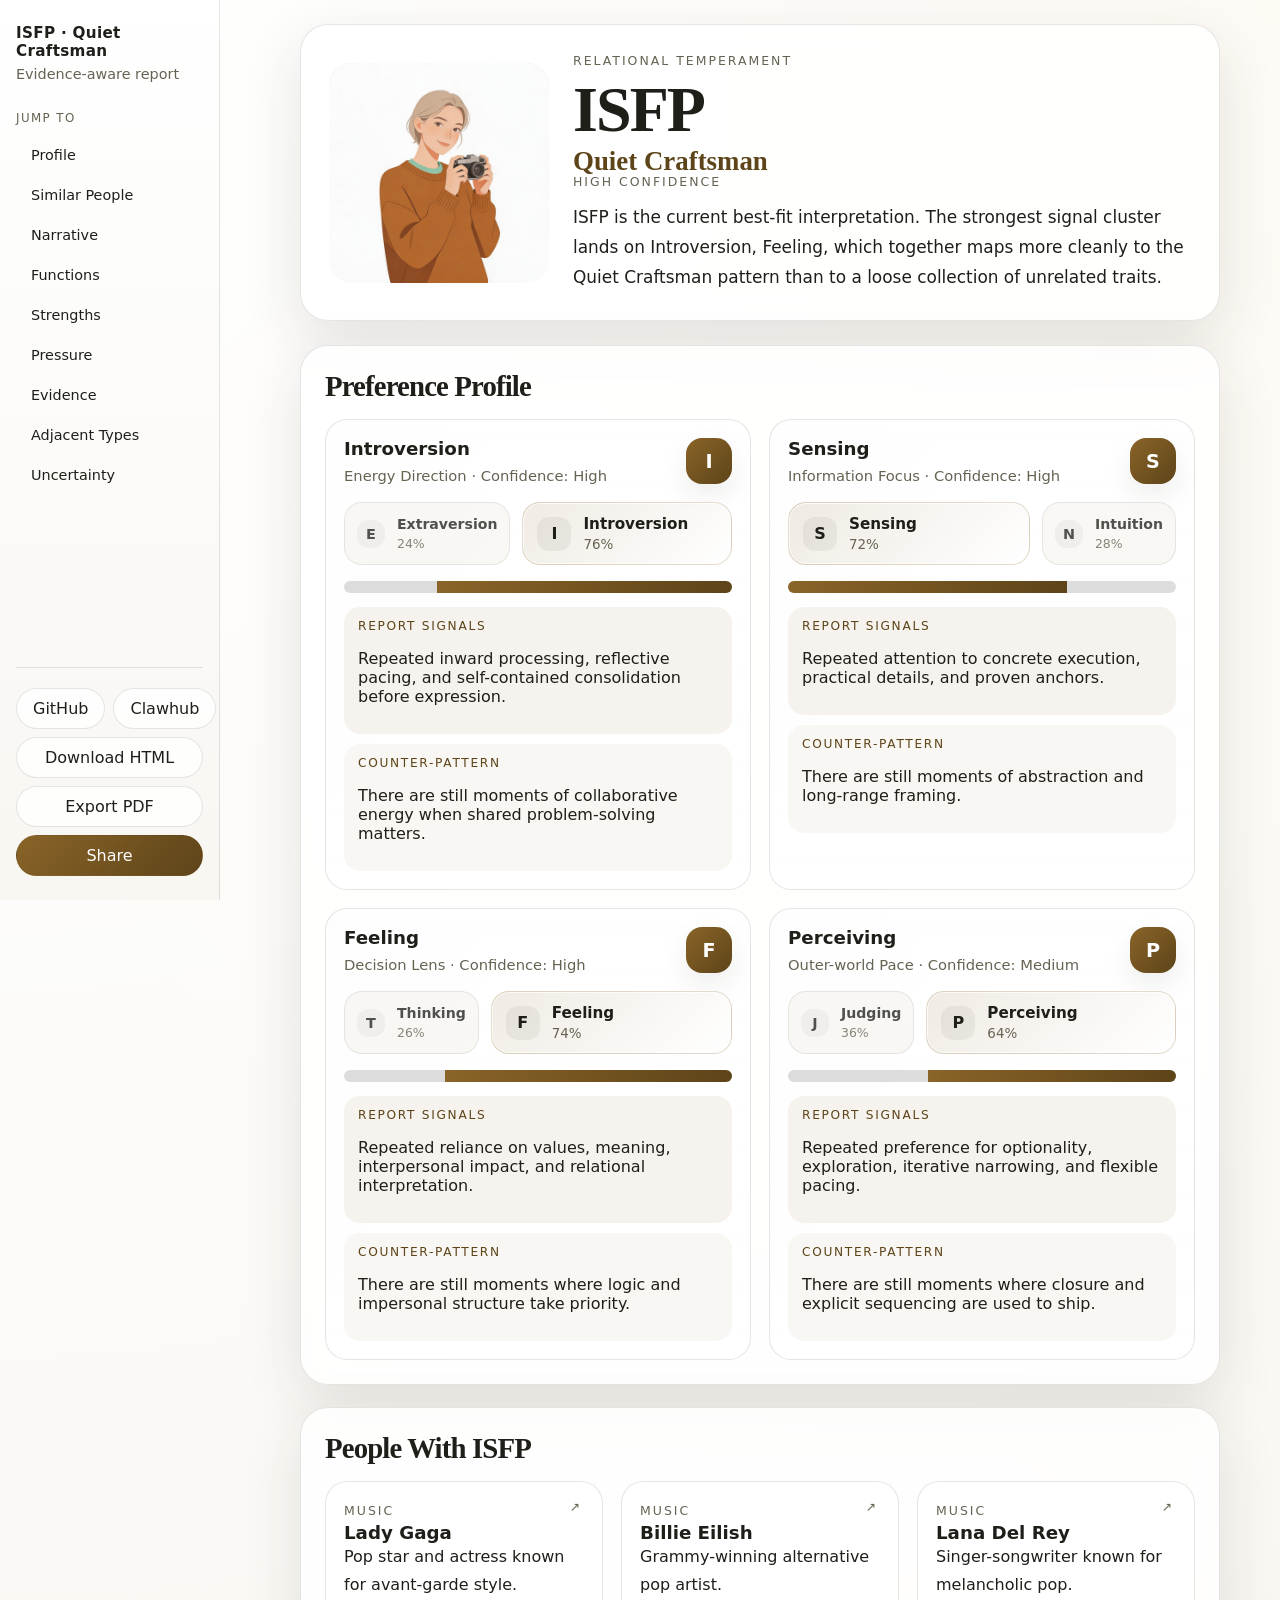
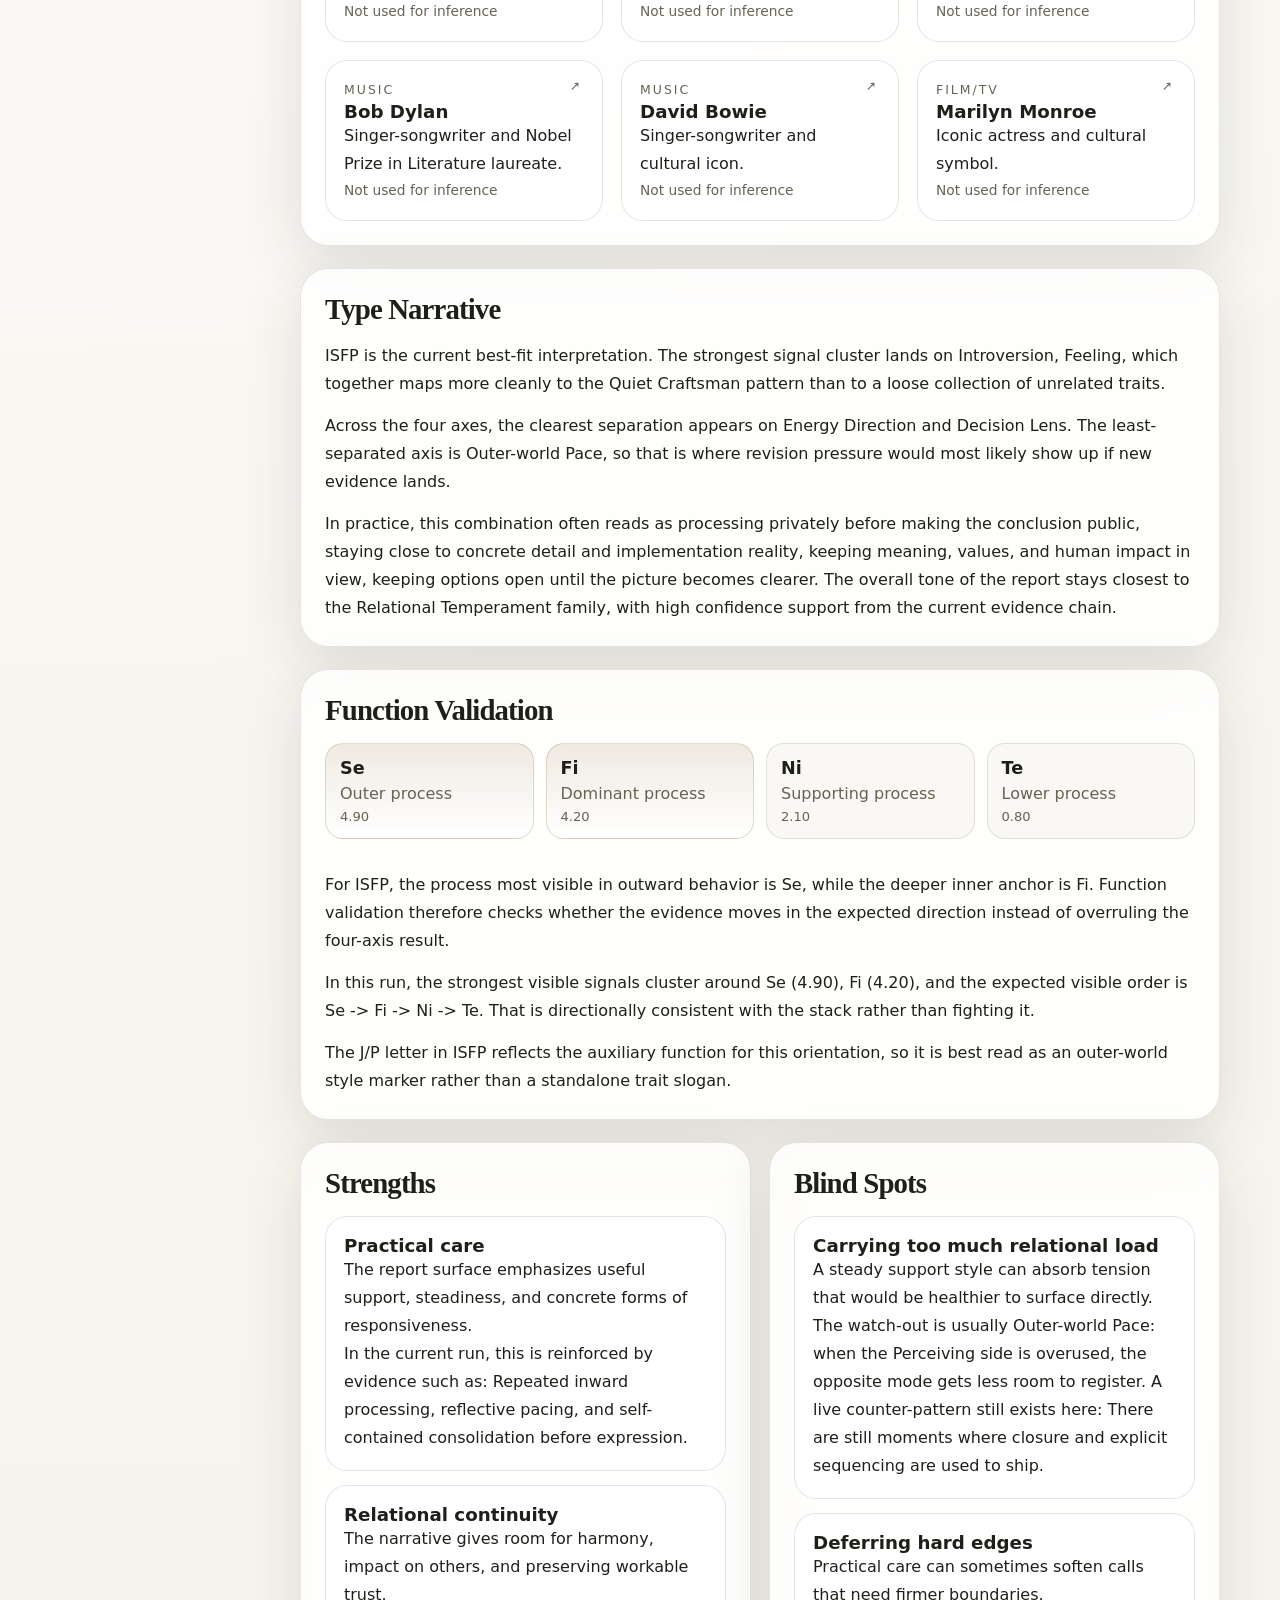
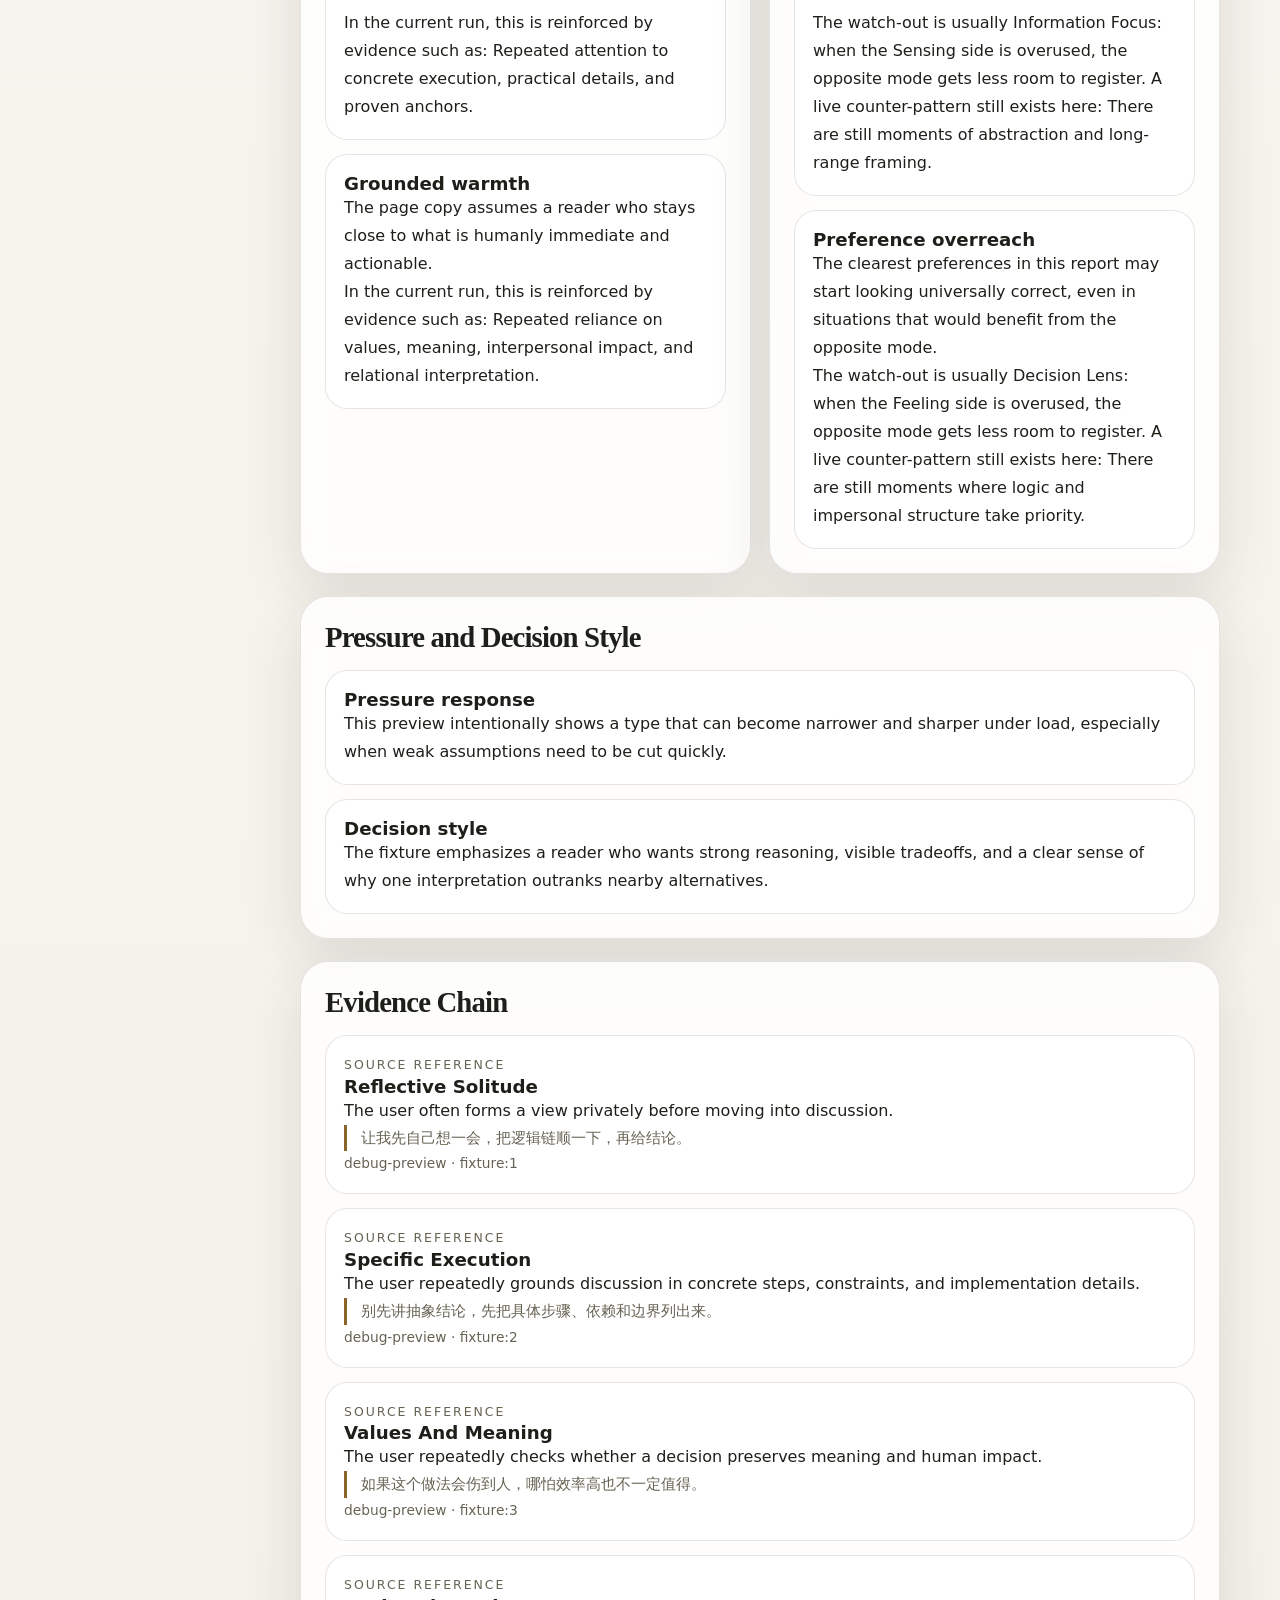
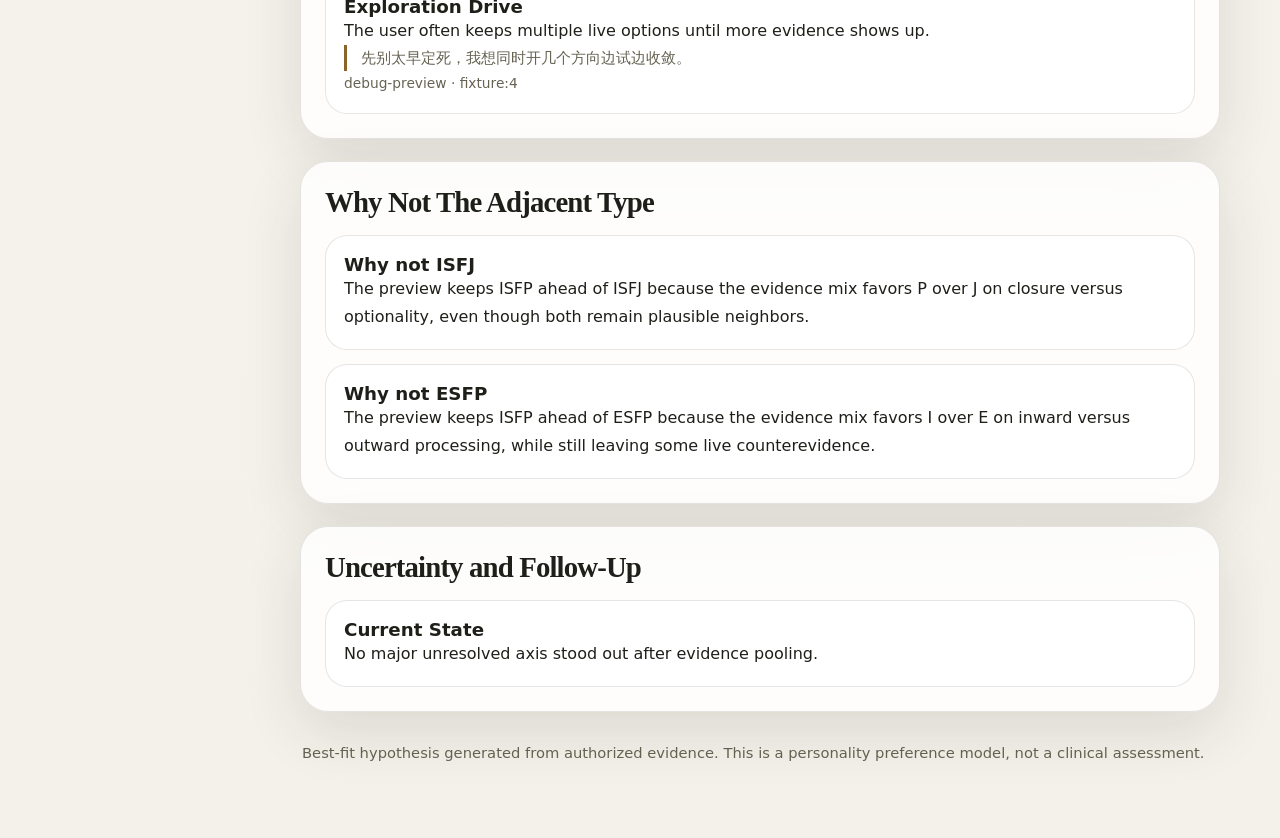
==== docs/index.html @ 99ddcb1f "docs: update GitHub Pages report (ISFP)" ====
<!DOCTYPE html>
<html lang="en">
  <head>
    <meta charset="utf-8" />
    <meta name="viewport" content="width=device-width, initial-scale=1" />
    <title>MBTI Report · ISFP</title>
    <link rel="icon" type="image/png" sizes="256x256" href="data:image/png;base64,{FAVICON_BASE64}" />
    <style>
:root {
  --bg: #f4f1ea;
  --surface: rgba(255, 255, 255, 0.84);
  --surface-strong: #ffffff;
  --text: #1f1f1a;
  --muted: #666353;
  --line: rgba(48, 44, 32, 0.12);
  --line-strong: rgba(48, 44, 32, 0.18);
  --shadow: 0 20px 60px rgba(40, 38, 30, 0.12);
  --shadow-soft: 0 12px 28px rgba(40, 38, 30, 0.08);
  --heading: Georgia, "Iowan Old Style", "Palatino Linotype", serif;
  --body: "SF Pro Text", "Inter", ui-sans-serif, system-ui, sans-serif;
  --family: #405377;
  --family-soft: rgba(64, 83, 119, 0.12);
  --family-soft-strong: rgba(64, 83, 119, 0.2);
  --family-deep: #23314a;
  --page-max-width: 1160px;
  --page-gutter: 24px;
  --page-sidebar-offset: 240px;
  --hero-compact-progress: 0;
}

html {
  scroll-behavior: smooth;
}

* {
  box-sizing: border-box;
}

body {
  margin: 0;
  font-family: var(--body);
  color: var(--text);
  background:
    radial-gradient(circle at top left, rgba(255, 255, 255, 0.95), transparent 42%),
    radial-gradient(circle at top right, rgba(255, 248, 235, 0.7), transparent 28%),
    linear-gradient(180deg, #faf8f3 0%, var(--bg) 100%);
}

body {
  display: flex;
}

body.theme-analyst {
  --family: #6d4b60;
  --family-soft: rgba(109, 75, 96, 0.12);
  --family-soft-strong: rgba(109, 75, 96, 0.22);
  --family-deep: #452b3d;
}

body.theme-diplomat {
  --family: #307860;
  --family-soft: rgba(48, 120, 96, 0.13);
  --family-soft-strong: rgba(48, 120, 96, 0.22);
  --family-deep: #1f514b;
}

body.theme-sentinel {
  --family: #3b8c8b;
  --family-soft: rgba(59, 140, 139, 0.13);
  --family-soft-strong: rgba(59, 140, 139, 0.22);
  --family-deep: #23605e;
}

body.theme-explorer {
  --family: #8a6428;
  --family-soft: rgba(138, 100, 40, 0.13);
  --family-soft-strong: rgba(138, 100, 40, 0.22);
  --family-deep: #5d4419;
}

a {
  color: inherit;
}

.page-shell {
  width: min(var(--page-max-width), calc(100vw - (var(--page-gutter) * 2)));
  margin: 24px auto 72px;
  padding-left: var(--page-sidebar-offset);
}

section[id] {
  scroll-margin-top: 124px;
}

.hero-card,
.section-card {
  border: 1px solid var(--line);
  border-radius: 28px;
  background: var(--surface);
  backdrop-filter: blur(12px);
  box-shadow: var(--shadow);
}

.report-sidebar {
  position: fixed;
  top: 0;
  left: 0;
  bottom: 0;
  width: 220px;
  display: flex;
  flex-direction: column;
  padding: 24px 16px;
  border-right: 1px solid var(--line);
  background:
    linear-gradient(180deg, rgba(255, 255, 255, 0.96), rgba(248, 246, 241, 0.96));
  backdrop-filter: blur(12px);
  overflow-y: auto;
  z-index: 10;
  scrollbar-width: thin;
}

.sidebar-brand {
  display: grid;
  gap: 4px;
  margin-bottom: 24px;
}

.sidebar-brand strong {
  font-size: 0.95rem;
  letter-spacing: 0.02em;
}

.sidebar-brand span,
.sidebar-label,
.section-head p,
.metric-meta,
.quote,
.source-ref,
.report-footer {
  color: var(--muted);
}

.sidebar-brand span,
.sidebar-label,
.section-head p {
  font-size: 0.9rem;
  line-height: 1.5;
}

.sidebar-jump {
  flex: 1;
  min-width: 0;
}

.sidebar-label {
  display: block;
  margin-bottom: 10px;
  text-transform: uppercase;
  letter-spacing: 0.12em;
  font-size: 0.74rem;
}

.sidebar-nav {
  display: flex;
  flex-direction: column;
  gap: 4px;
}

.sidebar-link,
.action-button {
  border: 1px solid transparent;
  border-radius: 12px;
  background: transparent;
  color: var(--text);
  text-decoration: none;
  white-space: nowrap;
  transition: background 120ms ease, border-color 120ms ease;
}

.sidebar-link {
  padding: 9px 14px;
  font-size: 0.9rem;
}

.sidebar-link:hover,
.action-button:hover {
  background: var(--family-soft);
  border-color: var(--family-soft-strong);
}

.sidebar-link.is-active {
  background: var(--family-soft);
  border-color: var(--family-soft-strong);
  font-weight: 600;
}

.sidebar-actions {
  display: flex;
  flex-direction: column;
  gap: 8px;
  margin-top: 24px;
  padding-top: 20px;
  border-top: 1px solid var(--line);
}

.sidebar-row {
  display: flex;
  gap: 8px;
}

.sidebar-row .action-button {
  flex: 1;
}

.action-button {
  border: 1px solid var(--line);
  border-radius: 999px;
  background: rgba(255, 255, 255, 0.82);
  color: var(--text);
  padding: 10px 16px;
  font: inherit;
  cursor: pointer;
  text-align: center;
  transition: transform 120ms ease, border-color 120ms ease, background 120ms ease;
}

.action-button.is-primary {
  background: linear-gradient(135deg, var(--family), var(--family-deep));
  color: #fff;
  border-color: transparent;
}

.hero-card {
  position: relative;
  display: grid;
  grid-template-columns: 220px 1fr;
  gap: 24px;
  padding: 28px;
  margin-bottom: 24px;
  align-items: center;
  opacity: calc(1 - var(--hero-compact-progress));
  will-change: opacity;
}

.hero-compact-bar {
  position: fixed;
  top: 18px;
  left: calc((100vw - min(var(--page-max-width), calc(100vw - (var(--page-gutter) * 2)))) / 2 + var(--page-sidebar-offset));
  width: calc(min(var(--page-max-width), calc(100vw - (var(--page-gutter) * 2))) - var(--page-sidebar-offset));
  display: flex;
  align-items: center;
  gap: 16px;
  padding: 12px 16px;
  border: 1px solid var(--line);
  border-radius: 24px;
  background: rgba(255, 255, 255, 0.95);
  backdrop-filter: blur(12px);
  box-shadow: 0 18px 44px rgba(40, 38, 30, 0.14);
  opacity: var(--hero-compact-progress);
  pointer-events: none;
  transform: translateY(calc((-10px) * (1 - var(--hero-compact-progress))))
    scale(calc(0.985 + (0.015 * var(--hero-compact-progress))));
  transform-origin: top center;
  will-change: opacity, transform;
  z-index: 9;
}

.hero-compact-badge {
  flex: 0 0 72px;
  width: 72px;
  height: 72px;
  overflow: hidden;
  border-radius: 20px;
  background: linear-gradient(180deg, var(--family-soft), rgba(255, 255, 255, 0.68));
  box-shadow: var(--shadow-soft);
}

.hero-compact-badge > * {
  display: block;
  width: 100%;
  height: 100%;
}

.hero-compact-badge .hero-image {
  object-fit: cover;
  border-radius: 20px;
}

.hero-compact-copy {
  min-width: 0;
  display: flex;
  align-items: baseline;
  gap: 12px;
  font-family: var(--heading);
  letter-spacing: -0.03em;
  white-space: nowrap;
}

.hero-compact-code {
  font-size: clamp(1.6rem, 2.4vw, 2.15rem);
  line-height: 1.05;
}

.hero-compact-label {
  min-width: 0;
  overflow: hidden;
  text-overflow: ellipsis;
  color: var(--family-deep);
  font-size: clamp(0.9rem, 1vw, 1.12rem);
  font-weight: 600;
  letter-spacing: 0;
}

.hero-badge {
  display: grid;
  place-items: center;
  border-radius: 22px;
  background: linear-gradient(180deg, var(--family-soft), rgba(255, 255, 255, 0.68));
  height: 220px;
  overflow: hidden;
  transition: height 180ms ease, width 180ms ease, border-radius 180ms ease, box-shadow 180ms ease, opacity 140ms ease;
}

.hero-badge .hero-image {
  width: 100%;
  height: 100%;
  object-fit: cover;
  border-radius: 22px;
}

.hero-github-link,
.hero-compact-github {
  display: none;
}

.hero-copy {
  min-width: 0;
}

.hero-copy h1,
.section-card h2 {
  margin: 0;
  font-family: var(--heading);
  letter-spacing: -0.03em;
}

.hero-copy h1 {
  font-size: clamp(2.5rem, 5vw, 4.1rem);
  line-height: 0.95;
  transition: font-size 180ms ease, line-height 180ms ease, letter-spacing 180ms ease;
}

.hero-type-code,
.hero-type-label {
  display: block;
}

.hero-type-label {
  margin-top: 8px;
  color: var(--family-deep);
  font-size: 0.42em;
  font-weight: 600;
  letter-spacing: 0;
}

.hero-family {
  overflow: hidden;
  max-height: 40px;
  opacity: 1;
  transition: max-height 180ms ease, opacity 140ms ease, margin 140ms ease;
}

.hero-supporting-copy {
  display: grid;
  gap: 14px;
  overflow: hidden;
  max-height: 280px;
  opacity: 1;
  transition: max-height 180ms ease, opacity 140ms ease, margin 140ms ease;
}

.eyebrow,
.confidence,
.card-eyebrow {
  margin: 0 0 12px;
  color: var(--muted);
  text-transform: uppercase;
  font-size: 0.78rem;
  letter-spacing: 0.16em;
}

.hero-supporting-copy .confidence,
.hero-supporting-copy .snapshot {
  margin: 0;
}

.snapshot {
  margin: 18px 0 0;
  max-width: 64ch;
  font-size: 1.06rem;
  line-height: 1.75;
}

body.is-hero-compact .hero-card {
  pointer-events: none;
}

.section-card {
  padding: 24px;
  margin-bottom: 22px;
}

.section-card h2 {
  font-size: 1.8rem;
  margin-bottom: 16px;
}

.section-head {
  display: flex;
  gap: 16px;
  justify-content: space-between;
  align-items: flex-end;
  margin-bottom: 16px;
}

.section-head h2,
.section-head p {
  margin: 0;
}

.dimension-grid,
.double-grid,
.people-grid {
  display: grid;
  gap: 18px;
}

.dimension-grid {
  grid-template-columns: repeat(2, minmax(0, 1fr));
}

.double-grid {
  grid-template-columns: repeat(2, minmax(0, 1fr));
}

.people-grid {
  grid-template-columns: repeat(3, minmax(0, 1fr));
}

.metric-card,
.stack-item,
.person-card {
  position: relative;
  border-radius: 22px;
  border: 1px solid var(--line);
  background: var(--surface-strong);
  padding: 18px;
}

.person-card-link {
  position: absolute;
  top: 14px;
  right: 14px;
  font-size: 0.78rem;
  font-weight: 500;
  color: var(--muted);
  text-decoration: none;
  padding: 3px 8px;
  border-radius: 5px;
  transition: color 0.15s;
}
.person-card-link:hover {
  color: var(--family);
}

.metric-card {
  background:
    linear-gradient(180deg, rgba(255, 255, 255, 0.98), rgba(255, 255, 255, 0.94)),
    linear-gradient(135deg, var(--family-soft), transparent 60%);
}

.metric-head {
  display: flex;
  justify-content: space-between;
  gap: 18px;
  align-items: flex-start;
}

.metric-card h3,
.stack-item h3,
.person-card h3 {
  margin: 0;
  font-size: 1.14rem;
}

.metric-badge {
  min-width: 46px;
  height: 46px;
  display: grid;
  place-items: center;
  border-radius: 16px;
  background: linear-gradient(135deg, var(--family), var(--family-deep));
  color: #fff;
  font-size: 1.2rem;
  font-weight: 700;
  box-shadow: var(--shadow-soft);
}

.metric-meta {
  margin: 8px 0 0;
  font-size: 0.92rem;
}

.metric-options {
  display: flex;
  gap: 12px;
  margin-top: 18px;
}

.metric-option {
  flex: 1;
  display: flex;
  align-items: center;
  gap: 12px;
  padding: 12px 14px;
  border-radius: 18px;
  border: 1px solid var(--line);
  background: rgba(248, 246, 241, 0.92);
}

.metric-option.is-selected {
  border-color: var(--family-soft-strong);
  background: linear-gradient(135deg, var(--family-soft), rgba(255, 255, 255, 0.98));
  box-shadow: inset 0 0 0 1px rgba(255, 255, 255, 0.72);
}

.metric-option.is-weaker {
  flex: 0 0 auto;
  padding: 9px 12px;
  opacity: 0.78;
}

.metric-option.is-weaker .metric-option-code {
  width: 28px;
  height: 28px;
  font-size: 0.9rem;
}

.metric-option.is-weaker strong {
  font-size: 0.88rem;
}

.metric-option.is-weaker small {
  font-size: 0.78rem;
}

.metric-option-code {
  width: 34px;
  height: 34px;
  display: grid;
  place-items: center;
  border-radius: 12px;
  background: rgba(0, 0, 0, 0.05);
  font-weight: 700;
}

.metric-option strong,
.metric-option small {
  display: block;
}

.metric-option strong {
  margin-bottom: 4px;
  font-size: 0.95rem;
}

.metric-option small {
  color: var(--muted);
  font-size: 0.84rem;
}

.meter {
  width: 100%;
  height: 12px;
  border-radius: 999px;
  background: rgba(0, 0, 0, 0.06);
  overflow: hidden;
  margin: 16px 0 14px;
}

.meter-split {
  display: flex;
}

.meter-segment {
  height: 100%;
  background: rgba(0, 0, 0, 0.08);
}

.meter-segment.is-selected {
  background: linear-gradient(90deg, var(--family), var(--family-deep));
}

.metric-notes {
  display: grid;
  gap: 10px;
}

.note-block {
  padding: 12px 14px;
  border-radius: 16px;
  background: rgba(245, 242, 236, 0.88);
}

.note-block.is-muted {
  background: rgba(245, 242, 236, 0.6);
}

.note-label {
  margin: 0 0 6px;
  color: var(--family-deep);
  font-size: 0.76rem;
  letter-spacing: 0.14em;
  text-transform: uppercase;
}

.metric-summary {
  margin: 14px 0 0;
  color: var(--muted);
  font-size: 0.9rem;
}

.prose-card .prose-block {
  display: grid;
  gap: 14px;
}

.prose-block p,
.stack-item p,
.person-card p,
.quote,
.source-ref,
.report-footer p {
  margin: 0;
  line-height: 1.75;
}

.function-stack {
  display: grid;
  grid-template-columns: repeat(4, minmax(0, 1fr));
  gap: 12px;
  margin-bottom: 18px;
}

.function-pill {
  display: grid;
  gap: 6px;
  padding: 14px;
  border-radius: 18px;
  border: 1px solid var(--line);
  background: rgba(250, 248, 244, 0.94);
}

.function-pill.is-strong {
  border-color: var(--family-soft-strong);
  background: linear-gradient(180deg, var(--family-soft), rgba(255, 255, 255, 0.96));
}

.function-pill strong {
  font-size: 1.1rem;
}

.function-pill span,
.function-pill small {
  color: var(--muted);
}

.function-pill small {
  font-size: 0.82rem;
}

.stack-list {
  display: grid;
  gap: 14px;
}

.quote {
  margin-top: 12px;
  padding-left: 14px;
  border-left: 3px solid var(--family);
  font-size: 0.94rem;
}

.source-ref {
  margin-top: 10px;
  font-size: 0.86rem;
}

.person-card h3 a {
  text-decoration: none;
}

.person-card h3 a:hover {
  text-decoration: underline;
}

.report-footer {
  padding: 6px 2px 0;
  font-size: 0.92rem;
}

@media (max-width: 980px) {
  .people-grid,
  .dimension-grid,
  .double-grid,
  .function-stack {
    grid-template-columns: repeat(2, minmax(0, 1fr));
  }
}

@media (max-width: 680px) {
  .report-sidebar {
    display: none;
  }

  .page-shell {
    width: calc(100vw - 32px);
    padding-left: 0;
    margin: 16px auto 48px;
  }

  .hero-card {
    grid-template-columns: 120px 1fr;
    gap: 16px;
  }

  .dimension-grid,
  .double-grid,
  .people-grid,
  .function-stack,
  .metric-options {
    grid-template-columns: 1fr;
  }

  .hero-badge {
    aspect-ratio: 1;
    height: auto;
    max-width: 220px;
    max-height: 220px;
  }

  .hero-github-link {
    display: flex;
    position: absolute;
    top: 16px;
    right: 16px;
    width: 40px;
    height: 40px;
    align-items: center;
    justify-content: center;
    border-radius: 50%;
    background: rgba(255, 255, 255, 0.82);
    border: 1px solid var(--line);
    color: var(--text);
    text-decoration: none;
    z-index: 2;
  }

  .hero-github-link svg {
    width: 20px;
    height: 20px;
  }

  .hero-compact-github {
    display: flex;
    margin-left: auto;
    flex-shrink: 0;
    width: 36px;
    height: 36px;
    align-items: center;
    justify-content: center;
    border-radius: 50%;
    color: var(--text);
    text-decoration: none;
  }

  .hero-compact-github svg {
    width: 18px;
    height: 18px;
  }

  .hero-compact-bar {
    top: 12px;
    left: 16px !important;
    width: calc(100vw - 32px) !important;
    gap: 14px;
    padding: 10px 14px;
  }

  .hero-compact-badge {
    width: 64px;
    height: 64px;
    flex-basis: 64px;
  }

  .hero-compact-copy {
    gap: 10px;
  }

  .hero-compact-code {
    font-size: clamp(1.35rem, 5.4vw, 1.8rem);
  }

  .hero-compact-label {
    font-size: clamp(0.88rem, 3.2vw, 1rem);
  }

  .section-head {
    flex-direction: column;
    align-items: flex-start;
  }
}

@media print {
  body {
    background: #fff;
  }

  .page-shell {
    width: 100%;
    margin: 0;
  }

  .report-sidebar {
    display: none;
  }

  .hero-compact-bar {
    display: none !important;
  }

  .page-shell {
    padding-left: 0;
  }

  .hero-card,
  .section-card {
    box-shadow: none;
    background: #fff;
    border-color: #d6d0c1;
    backdrop-filter: none;
  }

  .hero-card {
    opacity: 1 !important;
    pointer-events: auto !important;
  }

}

    </style>
  </head>
  <body class="theme-explorer">
    <aside class="report-sidebar">
      <div class="sidebar-brand">
        <strong>ISFP · Quiet Craftsman</strong>
        <span>Evidence-aware report</span>
      </div>
      <div class="sidebar-jump">
        <span class="sidebar-label">Jump to</span>
        <nav class="sidebar-nav" aria-label="Jump to">
<a class="sidebar-link" href="#profile">Profile</a><a class="sidebar-link" href="#people">Similar People</a><a class="sidebar-link" href="#narrative">Narrative</a><a class="sidebar-link" href="#functions">Functions</a><a class="sidebar-link" href="#strengths">Strengths</a><a class="sidebar-link" href="#pressure">Pressure</a><a class="sidebar-link" href="#evidence">Evidence</a><a class="sidebar-link" href="#adjacent">Adjacent Types</a><a class="sidebar-link" href="#uncertainty">Uncertainty</a>
        </nav>
      </div>
      <div class="sidebar-actions">
        <div class="sidebar-row">
          <a class="action-button" href="https://github.com/kingOfSoySauce/mbti-skill" target="_blank" rel="noreferrer">GitHub</a>
          <a class="action-button" href="https://clawhub.ai/kingofsoysauce/mbti-analyzer" target="_blank" rel="noreferrer">Clawhub</a>
        </div>
        <button type="button" class="action-button" data-action="download-html">Download HTML</button>
        <button type="button" class="action-button" data-action="export-pdf">Export PDF</button>
        <button type="button" class="action-button is-primary" data-action="share">Share</button>
      </div>
    </aside>

    <div class="hero-compact-bar" aria-hidden="true">
      <div class="hero-compact-badge"><img src="[data-uri]" alt="ISFP" class="hero-image" /></div>
      <div class="hero-compact-copy">
        <span class="hero-compact-code">ISFP</span>
        <span class="hero-compact-label">Quiet Craftsman</span>
      </div>
      <a class="hero-compact-github" href="https://github.com/kingOfSoySauce/mbti-skill" target="_blank" rel="noreferrer" aria-label="GitHub"><svg width="18" height="18" viewBox="0 0 16 16" fill="currentColor"><path d="M8 0C3.58 0 0 3.58 0 8c0 3.54 2.29 6.53 5.47 7.59.4.07.55-.17.55-.38 0-.19-.01-.82-.01-1.49-2.01.37-2.53-.49-2.69-.94-.09-.23-.48-.94-.82-1.13-.28-.15-.68-.52-.01-.53.63-.01 1.08.58 1.23.82.72 1.21 1.87.87 2.33.66.07-.52.28-.87.51-1.07-1.78-.2-3.64-.89-3.64-3.95 0-.87.31-1.59.82-2.15-.08-.2-.36-1.02.08-2.12 0 0 .67-.21 2.2.82.64-.18 1.32-.27 2-.27.68 0 1.36.09 2 .27 1.53-1.04 2.2-.82 2.2-.82.44 1.1.16 1.92.08 2.12.51.56.82 1.27.82 2.15 0 3.07-1.87 3.75-3.65 3.95.29.25.54.73.54 1.48 0 1.07-.01 1.93-.01 2.2 0 .21.15.46.55.38A8.013 8.013 0 0016 8c0-4.42-3.58-8-8-8z"/></svg></a>
    </div>

    <main class="page-shell">
      <section class="hero-card">
        <a class="hero-github-link" href="https://github.com/kingOfSoySauce/mbti-skill" target="_blank" rel="noreferrer" aria-label="GitHub"><svg width="20" height="20" viewBox="0 0 16 16" fill="currentColor"><path d="M8 0C3.58 0 0 3.58 0 8c0 3.54 2.29 6.53 5.47 7.59.4.07.55-.17.55-.38 0-.19-.01-.82-.01-1.49-2.01.37-2.53-.49-2.69-.94-.09-.23-.48-.94-.82-1.13-.28-.15-.68-.52-.01-.53.63-.01 1.08.58 1.23.82.72 1.21 1.87.87 2.33.66.07-.52.28-.87.51-1.07-1.78-.2-3.64-.89-3.64-3.95 0-.87.31-1.59.82-2.15-.08-.2-.36-1.02.08-2.12 0 0 .67-.21 2.2.82.64-.18 1.32-.27 2-.27.68 0 1.36.09 2 .27 1.53-1.04 2.2-.82 2.2-.82.44 1.1.16 1.92.08 2.12.51.56.82 1.27.82 2.15 0 3.07-1.87 3.75-3.65 3.95.29.25.54.73.54 1.48 0 1.07-.01 1.93-.01 2.2 0 .21.15.46.55.38A8.013 8.013 0 0016 8c0-4.42-3.58-8-8-8z"/></svg></a>
        <div class="hero-badge"><img src="[data-uri]" alt="ISFP" class="hero-image" /></div>
        <div class="hero-copy">
          <p class="hero-family eyebrow">Relational Temperament</p>
          <h1>
            <span class="hero-type-code">ISFP</span>
            <span class="hero-type-label">Quiet Craftsman</span>
          </h1>
          <div class="hero-supporting-copy">
            <p class="confidence">High confidence</p>
            <p class="snapshot">ISFP is the current best-fit interpretation. The strongest signal cluster lands on Introversion, Feeling, which together maps more cleanly to the Quiet Craftsman pattern than to a loose collection of unrelated traits.</p>
          </div>
        </div>
      </section>

      <section id="profile" class="section-card">
        <h2>Preference Profile</h2>
        <div class="dimension-grid">
<article class="metric-card"><div class="metric-head"><div><h3>Introversion</h3><p class="metric-meta">Energy Direction · Confidence: High</p></div><div class="metric-badge">I</div></div><div class="metric-options"><div class="metric-option is-weaker"><span class="metric-option-code">E</span><div><strong>Extraversion</strong><small>24%</small></div></div><div class="metric-option is-selected"><span class="metric-option-code">I</span><div><strong>Introversion</strong><small>76%</small></div></div></div><div class="meter meter-split"><span class="meter-segment" style="width:24%"></span><span class="meter-segment is-selected" style="width:76%"></span></div><div class="metric-notes"><div class="note-block"><p class="note-label">Report signals</p><p>Repeated inward processing, reflective pacing, and self-contained consolidation before expression.</p></div><div class="note-block is-muted"><p class="note-label">Counter-pattern</p><p>There are still moments of collaborative energy when shared problem-solving matters.</p></div></div></article>
<article class="metric-card"><div class="metric-head"><div><h3>Sensing</h3><p class="metric-meta">Information Focus · Confidence: High</p></div><div class="metric-badge">S</div></div><div class="metric-options"><div class="metric-option is-selected"><span class="metric-option-code">S</span><div><strong>Sensing</strong><small>72%</small></div></div><div class="metric-option is-weaker"><span class="metric-option-code">N</span><div><strong>Intuition</strong><small>28%</small></div></div></div><div class="meter meter-split"><span class="meter-segment is-selected" style="width:72%"></span><span class="meter-segment" style="width:28%"></span></div><div class="metric-notes"><div class="note-block"><p class="note-label">Report signals</p><p>Repeated attention to concrete execution, practical details, and proven anchors.</p></div><div class="note-block is-muted"><p class="note-label">Counter-pattern</p><p>There are still moments of abstraction and long-range framing.</p></div></div></article>
<article class="metric-card"><div class="metric-head"><div><h3>Feeling</h3><p class="metric-meta">Decision Lens · Confidence: High</p></div><div class="metric-badge">F</div></div><div class="metric-options"><div class="metric-option is-weaker"><span class="metric-option-code">T</span><div><strong>Thinking</strong><small>26%</small></div></div><div class="metric-option is-selected"><span class="metric-option-code">F</span><div><strong>Feeling</strong><small>74%</small></div></div></div><div class="meter meter-split"><span class="meter-segment" style="width:26%"></span><span class="meter-segment is-selected" style="width:74%"></span></div><div class="metric-notes"><div class="note-block"><p class="note-label">Report signals</p><p>Repeated reliance on values, meaning, interpersonal impact, and relational interpretation.</p></div><div class="note-block is-muted"><p class="note-label">Counter-pattern</p><p>There are still moments where logic and impersonal structure take priority.</p></div></div></article>
<article class="metric-card"><div class="metric-head"><div><h3>Perceiving</h3><p class="metric-meta">Outer-world Pace · Confidence: Medium</p></div><div class="metric-badge">P</div></div><div class="metric-options"><div class="metric-option is-weaker"><span class="metric-option-code">J</span><div><strong>Judging</strong><small>36%</small></div></div><div class="metric-option is-selected"><span class="metric-option-code">P</span><div><strong>Perceiving</strong><small>64%</small></div></div></div><div class="meter meter-split"><span class="meter-segment" style="width:36%"></span><span class="meter-segment is-selected" style="width:64%"></span></div><div class="metric-notes"><div class="note-block"><p class="note-label">Report signals</p><p>Repeated preference for optionality, exploration, iterative narrowing, and flexible pacing.</p></div><div class="note-block is-muted"><p class="note-label">Counter-pattern</p><p>There are still moments where closure and explicit sequencing are used to ship.</p></div></div></article>
        </div>
      </section>

      <section id="people" class="section-card">
        <div class="section-head">
          <h2>People With ISFP</h2>
        </div>
        <div class="people-grid"><article class="person-card"><a class="person-card-link" href="https://www.google.com/search?q=Lady+Gaga+ISFP" target="_blank" rel="noreferrer">↗</a><p class="card-eyebrow">Music</p><h3><a href="https://www.google.com/search?q=Lady+Gaga+ISFP" target="_blank" rel="noreferrer">Lady Gaga</a></h3><p>Pop star and actress known for avant-garde style.</p><p class="source-ref">Not used for inference</p></article>
<article class="person-card"><a class="person-card-link" href="https://www.google.com/search?q=Billie+Eilish+ISFP" target="_blank" rel="noreferrer">↗</a><p class="card-eyebrow">Music</p><h3><a href="https://www.google.com/search?q=Billie+Eilish+ISFP" target="_blank" rel="noreferrer">Billie Eilish</a></h3><p>Grammy-winning alternative pop artist.</p><p class="source-ref">Not used for inference</p></article>
<article class="person-card"><a class="person-card-link" href="https://www.google.com/search?q=Lana+Del+Rey+ISFP" target="_blank" rel="noreferrer">↗</a><p class="card-eyebrow">Music</p><h3><a href="https://www.google.com/search?q=Lana+Del+Rey+ISFP" target="_blank" rel="noreferrer">Lana Del Rey</a></h3><p>Singer-songwriter known for melancholic pop.</p><p class="source-ref">Not used for inference</p></article>
<article class="person-card"><a class="person-card-link" href="https://www.google.com/search?q=Bob+Dylan+ISFP" target="_blank" rel="noreferrer">↗</a><p class="card-eyebrow">Music</p><h3><a href="https://www.google.com/search?q=Bob+Dylan+ISFP" target="_blank" rel="noreferrer">Bob Dylan</a></h3><p>Singer-songwriter and Nobel Prize in Literature laureate.</p><p class="source-ref">Not used for inference</p></article>
<article class="person-card"><a class="person-card-link" href="https://www.google.com/search?q=David+Bowie+ISFP" target="_blank" rel="noreferrer">↗</a><p class="card-eyebrow">Music</p><h3><a href="https://www.google.com/search?q=David+Bowie+ISFP" target="_blank" rel="noreferrer">David Bowie</a></h3><p>Singer-songwriter and cultural icon.</p><p class="source-ref">Not used for inference</p></article>
<article class="person-card"><a class="person-card-link" href="https://www.google.com/search?q=Marilyn+Monroe+ISFP" target="_blank" rel="noreferrer">↗</a><p class="card-eyebrow">Film/TV</p><h3><a href="https://www.google.com/search?q=Marilyn+Monroe+ISFP" target="_blank" rel="noreferrer">Marilyn Monroe</a></h3><p>Iconic actress and cultural symbol.</p><p class="source-ref">Not used for inference</p></article></div>
      </section>

      <section id="narrative" class="section-card prose-card">
        <h2>Type Narrative</h2>
        <div class="prose-block"><p>ISFP is the current best-fit interpretation. The strongest signal cluster lands on Introversion, Feeling, which together maps more cleanly to the Quiet Craftsman pattern than to a loose collection of unrelated traits.</p><p>Across the four axes, the clearest separation appears on Energy Direction and Decision Lens. The least-separated axis is Outer-world Pace, so that is where revision pressure would most likely show up if new evidence lands.</p><p>In practice, this combination often reads as processing privately before making the conclusion public, staying close to concrete detail and implementation reality, keeping meaning, values, and human impact in view, keeping options open until the picture becomes clearer. The overall tone of the report stays closest to the Relational Temperament family, with high confidence support from the current evidence chain.</p></div>
      </section>

      <section id="functions" class="section-card prose-card">
        <h2>Function Validation</h2>
        <div class="prose-block"><div class="function-stack"><article class="function-pill is-strong"><strong>Se</strong><span>Outer process</span><small>4.90</small></article><article class="function-pill is-strong"><strong>Fi</strong><span>Dominant process</span><small>4.20</small></article><article class="function-pill"><strong>Ni</strong><span>Supporting process</span><small>2.10</small></article><article class="function-pill"><strong>Te</strong><span>Lower process</span><small>0.80</small></article></div><p>For ISFP, the process most visible in outward behavior is Se, while the deeper inner anchor is Fi. Function validation therefore checks whether the evidence moves in the expected direction instead of overruling the four-axis result.</p><p>In this run, the strongest visible signals cluster around Se (4.90), Fi (4.20), and the expected visible order is Se -&gt; Fi -&gt; Ni -&gt; Te. That is directionally consistent with the stack rather than fighting it.</p><p>The J/P letter in ISFP reflects the auxiliary function for this orientation, so it is best read as an outer-world style marker rather than a standalone trait slogan.</p></div>
      </section>

      <section id="strengths" class="double-grid">
        <section class="section-card">
          <h2>Strengths</h2>
          <div class="stack-list"><article class="stack-item"><h3>Practical care</h3><p>The report surface emphasizes useful support, steadiness, and concrete forms of responsiveness.</p><p>In the current run, this is reinforced by evidence such as: Repeated inward processing, reflective pacing, and self-contained consolidation before expression.</p></article>
<article class="stack-item"><h3>Relational continuity</h3><p>The narrative gives room for harmony, impact on others, and preserving workable trust.</p><p>In the current run, this is reinforced by evidence such as: Repeated attention to concrete execution, practical details, and proven anchors.</p></article>
<article class="stack-item"><h3>Grounded warmth</h3><p>The page copy assumes a reader who stays close to what is humanly immediate and actionable.</p><p>In the current run, this is reinforced by evidence such as: Repeated reliance on values, meaning, interpersonal impact, and relational interpretation.</p></article></div>
        </section>
        <section class="section-card">
          <h2>Blind Spots</h2>
          <div class="stack-list"><article class="stack-item"><h3>Carrying too much relational load</h3><p>A steady support style can absorb tension that would be healthier to surface directly.</p><p>The watch-out is usually Outer-world Pace: when the Perceiving side is overused, the opposite mode gets less room to register. A live counter-pattern still exists here: There are still moments where closure and explicit sequencing are used to ship.</p></article>
<article class="stack-item"><h3>Deferring hard edges</h3><p>Practical care can sometimes soften calls that need firmer boundaries.</p><p>The watch-out is usually Information Focus: when the Sensing side is overused, the opposite mode gets less room to register. A live counter-pattern still exists here: There are still moments of abstraction and long-range framing.</p></article>
<article class="stack-item"><h3>Preference overreach</h3><p>The clearest preferences in this report may start looking universally correct, even in situations that would benefit from the opposite mode.</p><p>The watch-out is usually Decision Lens: when the Feeling side is overused, the opposite mode gets less room to register. A live counter-pattern still exists here: There are still moments where logic and impersonal structure take priority.</p></article></div>
        </section>
      </section>

      <section id="pressure" class="section-card">
        <h2>Pressure and Decision Style</h2>
        <div class="stack-list"><article class="stack-item"><h3>Pressure response</h3><p>This preview intentionally shows a type that can become narrower and sharper under load, especially when weak assumptions need to be cut quickly.</p></article>
<article class="stack-item"><h3>Decision style</h3><p>The fixture emphasizes a reader who wants strong reasoning, visible tradeoffs, and a clear sense of why one interpretation outranks nearby alternatives.</p></article></div>
      </section>

      <section id="evidence" class="section-card">
        <h2>Evidence Chain</h2>
        <div class="stack-list"><article class="stack-item"><p class="card-eyebrow">Source reference</p><h3>Reflective Solitude</h3><p>The user often forms a view privately before moving into discussion.</p><p class="quote">让我先自己想一会，把逻辑链顺一下，再给结论。</p><p class="source-ref">debug-preview · fixture:1</p></article>
<article class="stack-item"><p class="card-eyebrow">Source reference</p><h3>Specific Execution</h3><p>The user repeatedly grounds discussion in concrete steps, constraints, and implementation details.</p><p class="quote">别先讲抽象结论，先把具体步骤、依赖和边界列出来。</p><p class="source-ref">debug-preview · fixture:2</p></article>
<article class="stack-item"><p class="card-eyebrow">Source reference</p><h3>Values And Meaning</h3><p>The user repeatedly checks whether a decision preserves meaning and human impact.</p><p class="quote">如果这个做法会伤到人，哪怕效率高也不一定值得。</p><p class="source-ref">debug-preview · fixture:3</p></article>
<article class="stack-item"><p class="card-eyebrow">Source reference</p><h3>Exploration Drive</h3><p>The user often keeps multiple live options until more evidence shows up.</p><p class="quote">先别太早定死，我想同时开几个方向边试边收敛。</p><p class="source-ref">debug-preview · fixture:4</p></article></div>
      </section>

      <section id="adjacent" class="section-card">
        <h2>Why Not The Adjacent Type</h2>
        <div class="stack-list"><article class="stack-item"><h3>Why not ISFJ</h3><p>The preview keeps ISFP ahead of ISFJ because the evidence mix favors P over J on closure versus optionality, even though both remain plausible neighbors.</p></article>
<article class="stack-item"><h3>Why not ESFP</h3><p>The preview keeps ISFP ahead of ESFP because the evidence mix favors I over E on inward versus outward processing, while still leaving some live counterevidence.</p></article></div>
      </section>

      <section id="uncertainty" class="section-card">
        <h2>Uncertainty and Follow-Up</h2>
        <div class="stack-list"><article class="stack-item"><h3>Current State</h3><p>No major unresolved axis stood out after evidence pooling.</p></article></div>
      </section>

      <footer class="report-footer">
        <p>Best-fit hypothesis generated from authorized evidence. This is a personality preference model, not a clinical assessment.</p>
      </footer>
    </main>

    <script>
      const reportActions = {"fileBase": "mbti-report-isfp", "pageTitle": "MBTI Report · ISFP", "shareText": "ISFP · Quiet Craftsman. ISFP is the current best-fit interpretation. The strongest signal cluster lands on Introversion, Feeling, which together maps more cleanly to the Quiet Craftsman pattern than to a loose collection of unrelated traits.", "copiedLabel": "Copied"};
      const buttons = document.querySelectorAll(".action-button");

      function rememberDefaultLabel(button) {
        if (!button.dataset.defaultLabel) {
          button.dataset.defaultLabel = button.textContent;
        }
      }

      function flashLabel(button, label) {
        rememberDefaultLabel(button);
        button.textContent = label;
        window.setTimeout(() => {
          button.textContent = button.dataset.defaultLabel;
        }, 1600);
      }

      function downloadBlob(blob, filename) {
        const url = URL.createObjectURL(blob);
        const link = document.createElement("a");
        link.href = url;
        link.download = filename;
        document.body.appendChild(link);
        link.click();
        link.remove();
        window.setTimeout(() => URL.revokeObjectURL(url), 1200);
      }

      buttons.forEach((button) => rememberDefaultLabel(button));

      document.querySelector('[data-action="download-html"]')?.addEventListener("click", () => {
        const htmlDoc = "<!DOCTYPE html>\n" + document.documentElement.outerHTML;
        downloadBlob(new Blob([htmlDoc], { type: "text/html;charset=utf-8" }), reportActions.fileBase + ".html");
      });

      document.querySelector('[data-action="export-pdf"]')?.addEventListener("click", () => {
        window.print();
      });

      document.querySelector('[data-action="share"]')?.addEventListener("click", async (event) => {
        const button = event.currentTarget;
        const shareData = {
          title: reportActions.pageTitle,
          text: reportActions.shareText,
        };
        if (window.location.protocol !== "file:") {
          shareData.url = window.location.href;
        }

        if (navigator.share) {
          try {
            await navigator.share(shareData);
            return;
          } catch (error) {
            if (error && error.name === "AbortError") {
              return;
            }
          }
        }

        if (navigator.clipboard && navigator.clipboard.writeText) {
          const payload = shareData.url ? shareData.text + "\n" + shareData.url : shareData.text;
          await navigator.clipboard.writeText(payload);
          flashLabel(button, reportActions.copiedLabel);
        }
      });

      /* Scroll-spy: highlight the nav link matching the current viewport section */
      (function () {
        const links = document.querySelectorAll(".sidebar-link");
        const ids = Array.from(links).map(function (a) { return a.getAttribute("href"); });
        const sections = ids.map(function (id) { return document.querySelector(id); }).filter(Boolean);

        function update() {
          var current = "";
          for (var i = sections.length - 1; i >= 0; i--) {
            if (sections[i].getBoundingClientRect().top <= 120) {
              current = ids[i];
              break;
            }
          }
          links.forEach(function (link) {
            if (link.getAttribute("href") === current) {
              link.classList.add("is-active");
            } else {
              link.classList.remove("is-active");
            }
          });
        }

        window.addEventListener("scroll", update, { passive: true });
        update();
      })();

      (function () {
        const heroCard = document.querySelector(".hero-card");
        const heroCompactBar = document.querySelector(".hero-compact-bar");
        const pageShell = document.querySelector(".page-shell");
        if (!heroCard || !heroCompactBar || !pageShell) return;

        let compactStart = 140;
        let compactEnd = 260;

        function clamp(value, min, max) {
          return Math.min(max, Math.max(min, value));
        }

        function computeThreshold() {
          const heroHeight = heroCard.offsetHeight || 0;
          const heroTop = heroCard.getBoundingClientRect().top + window.scrollY;
          const shellRect = pageShell.getBoundingClientRect();
          const shellStyles = window.getComputedStyle(pageShell);
          const shellPaddingLeft = parseFloat(shellStyles.paddingLeft || "0") || 0;
          const compactLeft = shellRect.left + shellPaddingLeft;
          const compactWidth = Math.max(0, shellRect.width - shellPaddingLeft);
          const fadeLead = Math.max(48, Math.min(160, Math.round(heroHeight * 0.22)));
          const fadeRange = Math.max(72, Math.min(180, Math.round(heroHeight * 0.3)));

          heroCompactBar.style.left = compactLeft + "px";
          heroCompactBar.style.width = compactWidth + "px";
          compactStart = heroTop + fadeLead;
          compactEnd = compactStart + fadeRange;
        }

        function updateHeroState() {
          const progress = clamp((window.scrollY - compactStart) / Math.max(1, compactEnd - compactStart), 0, 1);
          document.documentElement.style.setProperty("--hero-compact-progress", progress.toFixed(4));
          document.body.classList.toggle("is-hero-compact", progress > 0.98);
        }

        computeThreshold();
        window.addEventListener("resize", function () {
          computeThreshold();
          updateHeroState();
        });
        window.addEventListener("scroll", updateHeroState, { passive: true });
        updateHeroState();
      })();
    </script>
  </body>
</html>
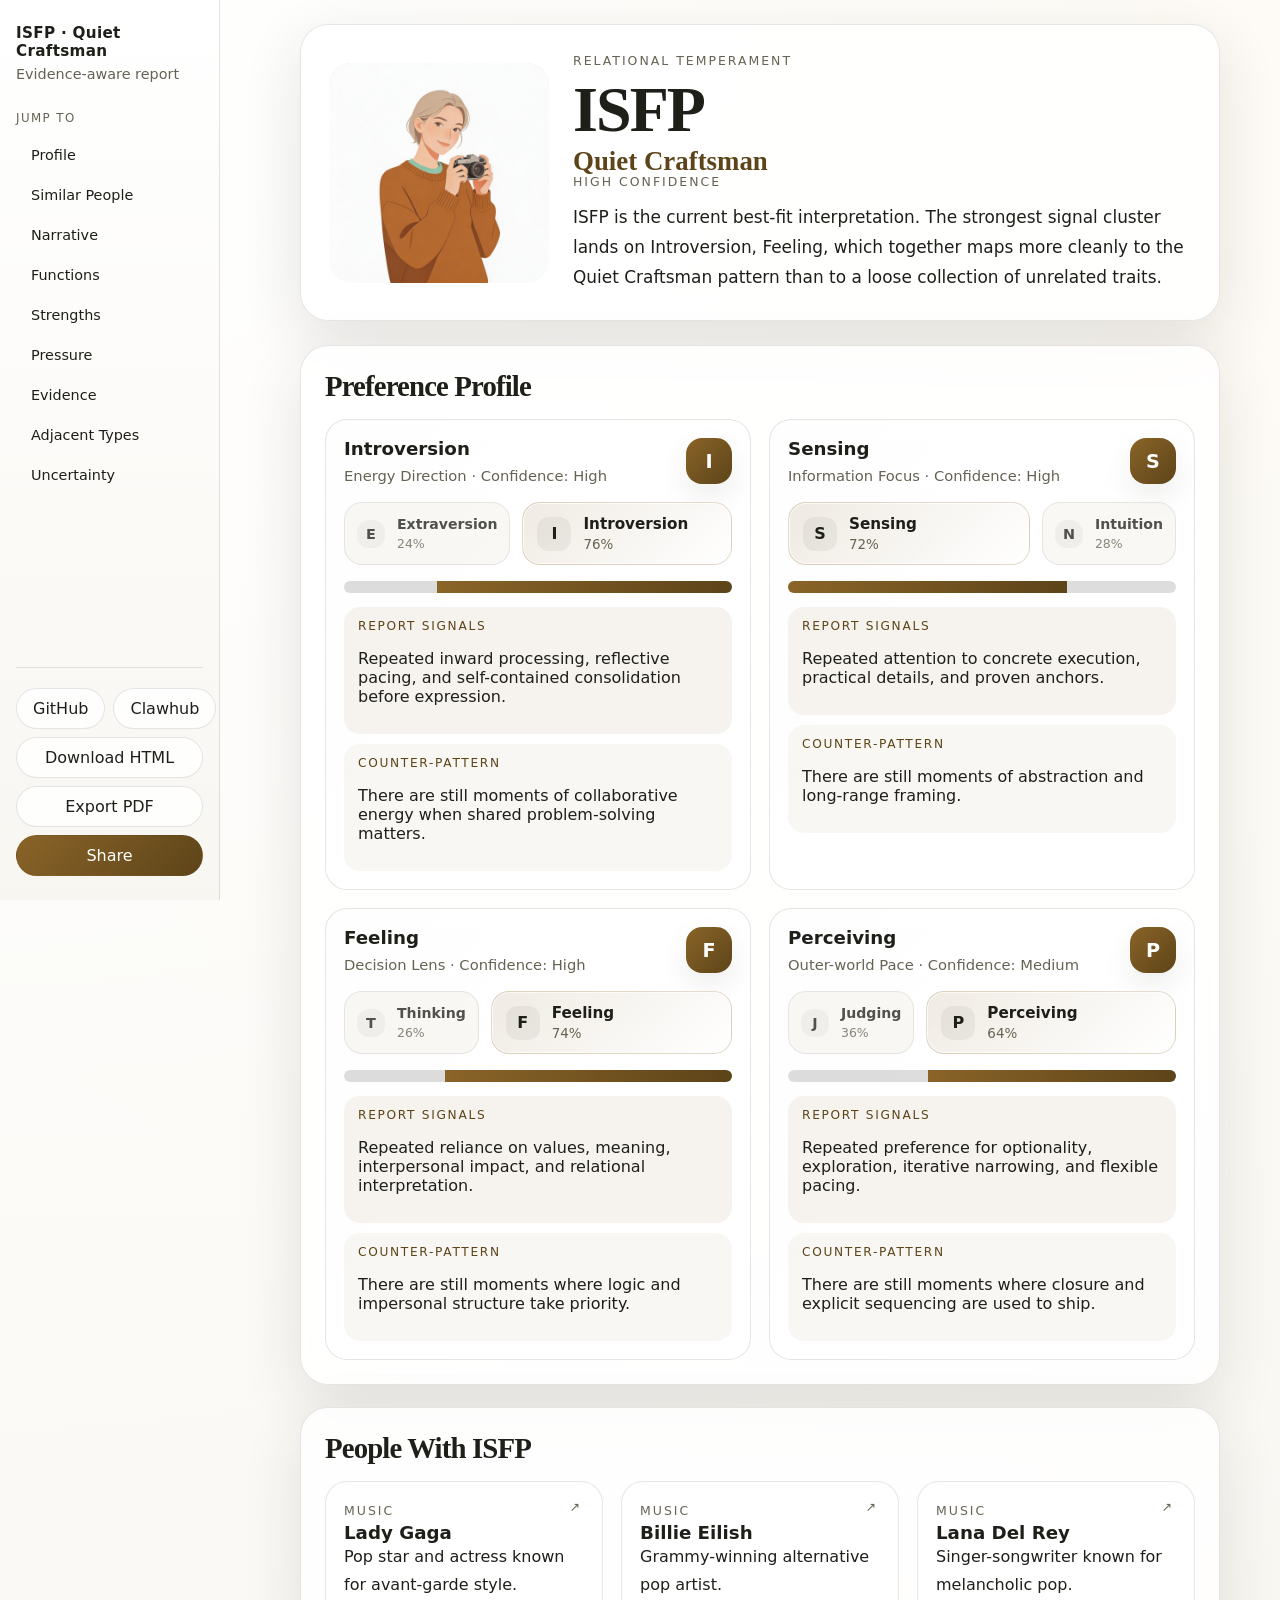
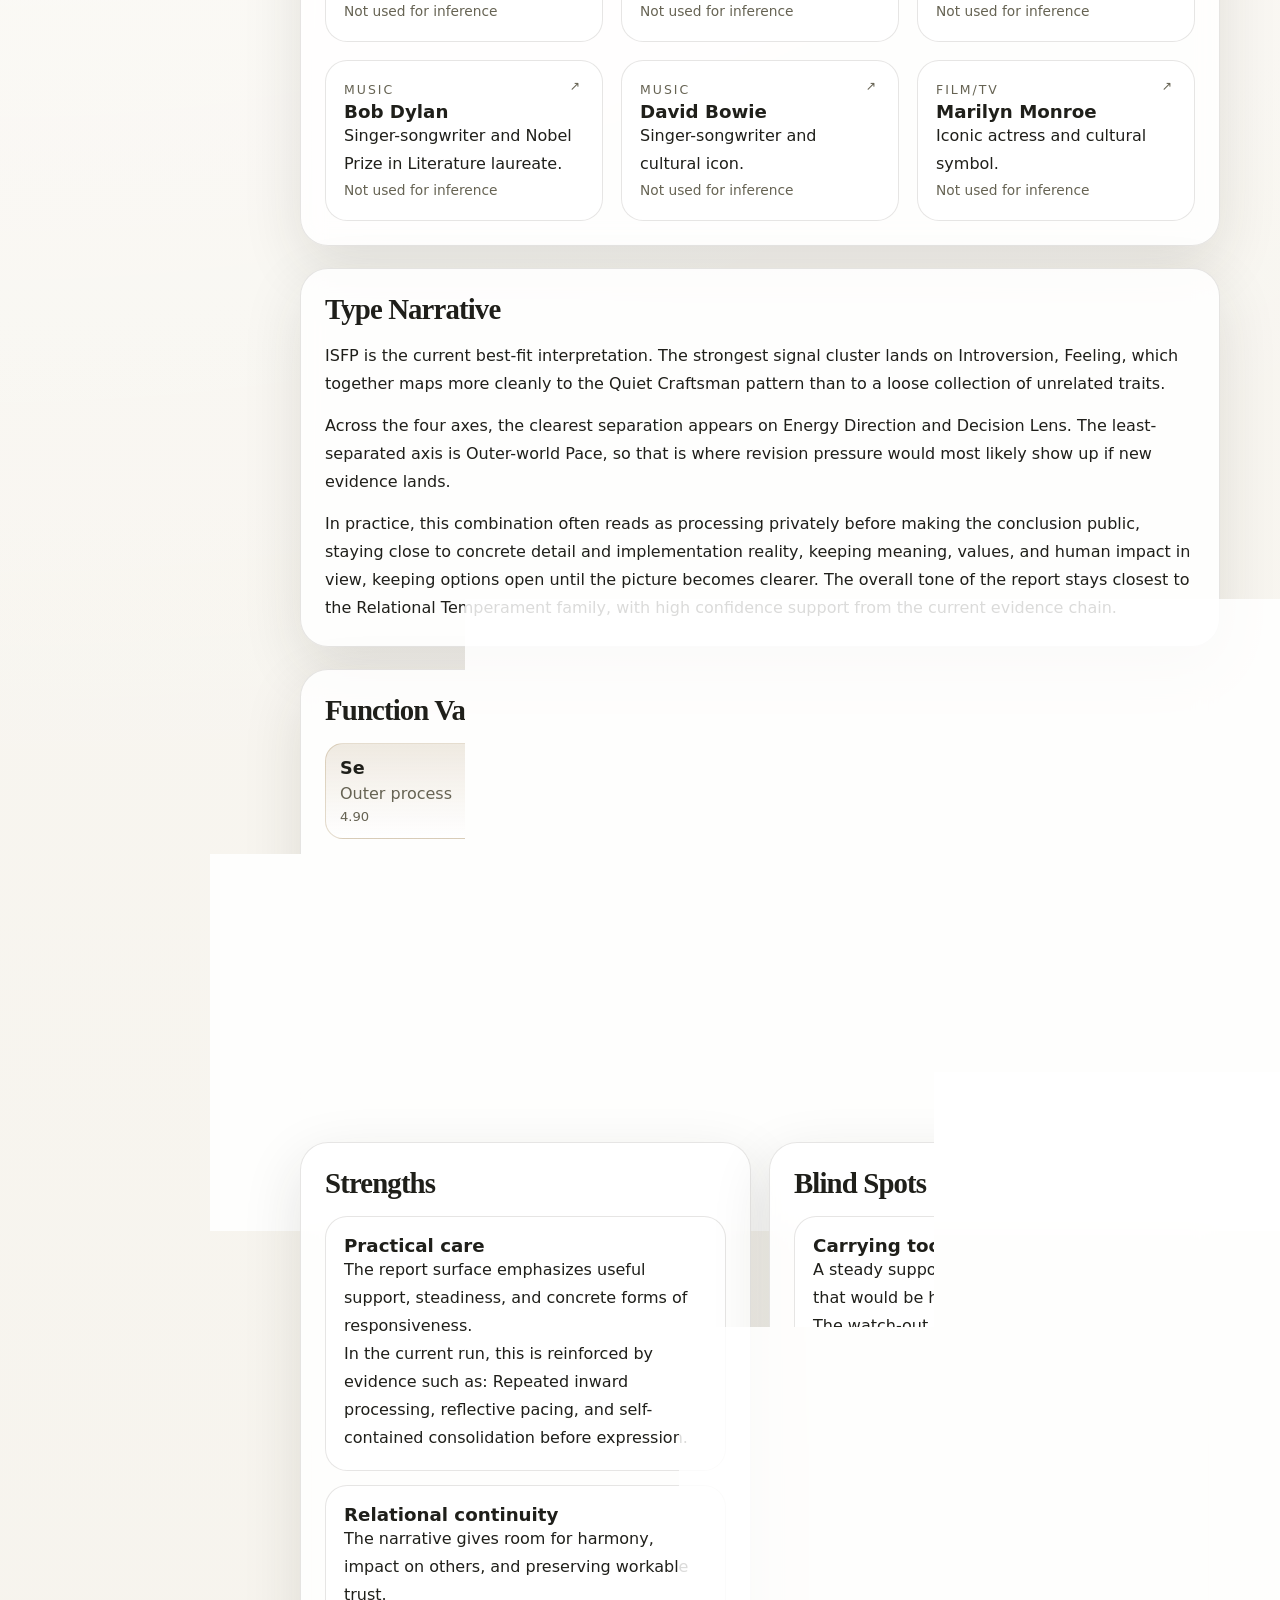
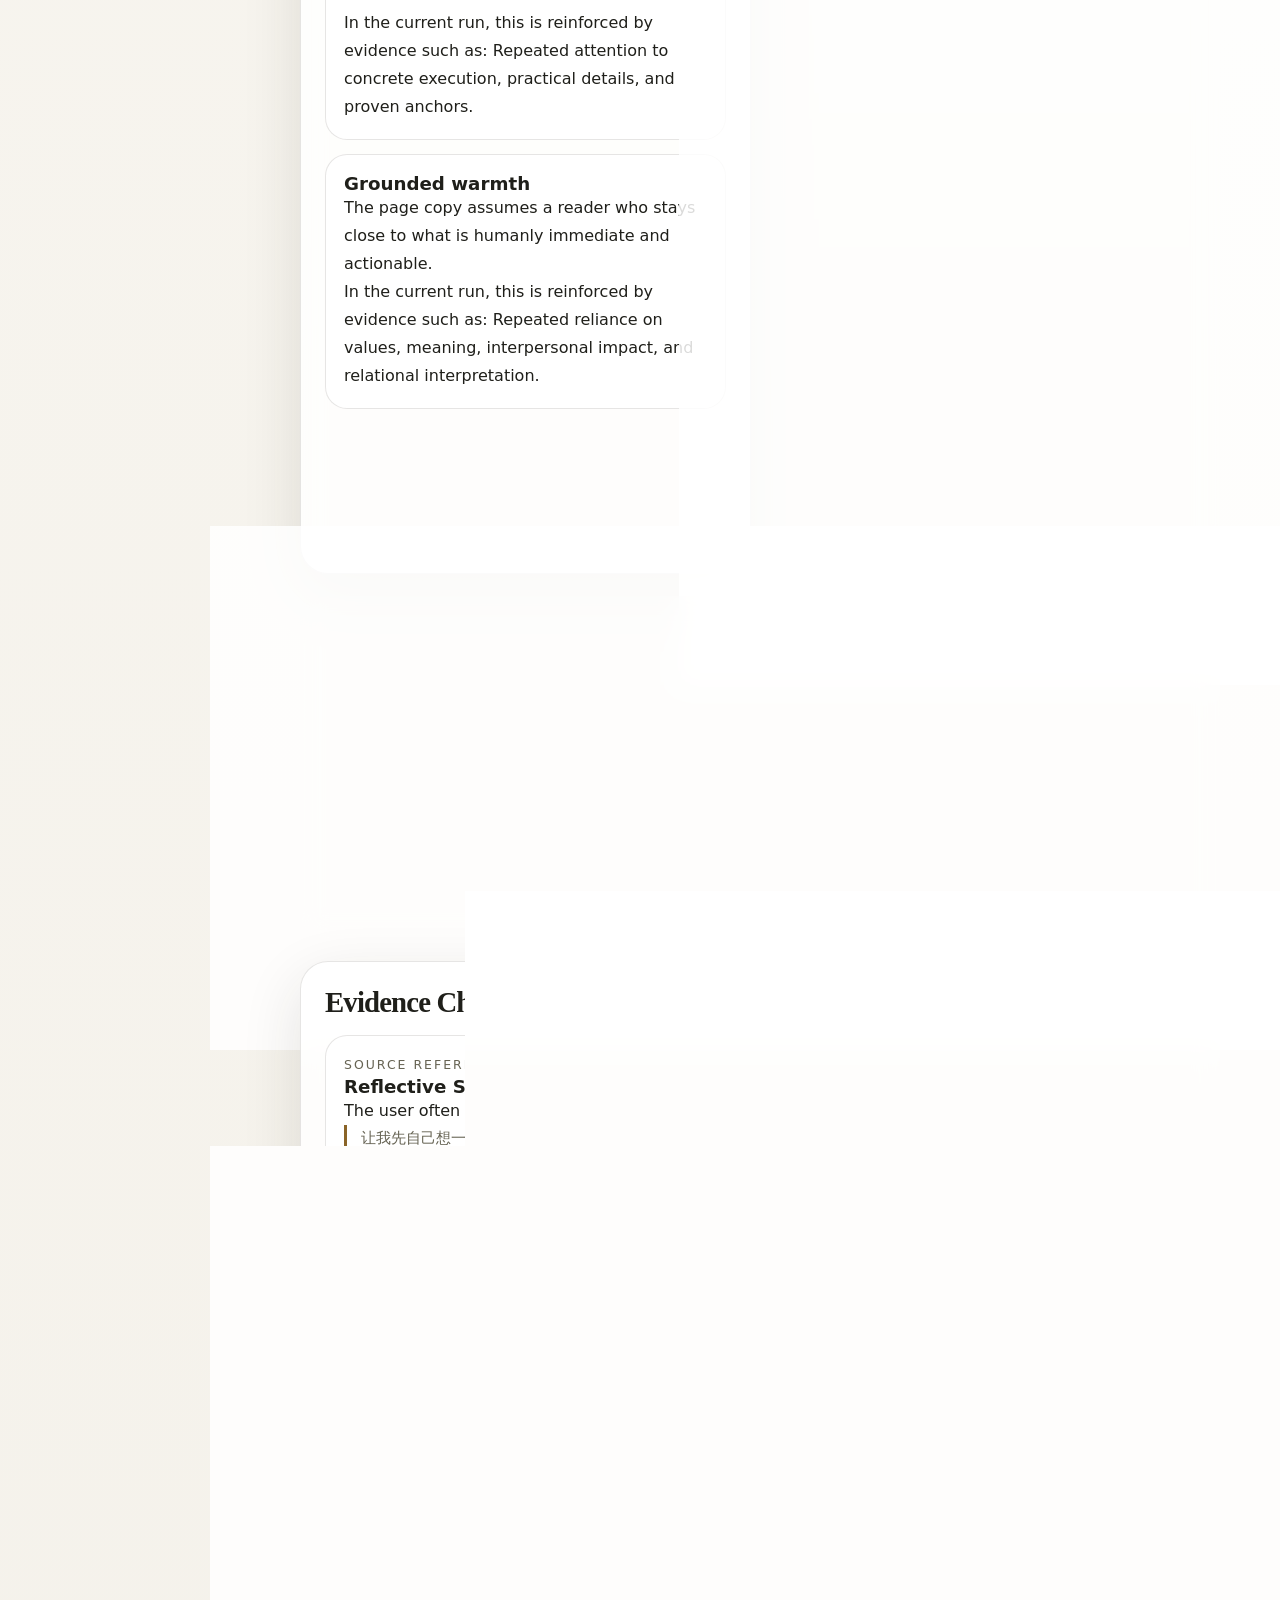
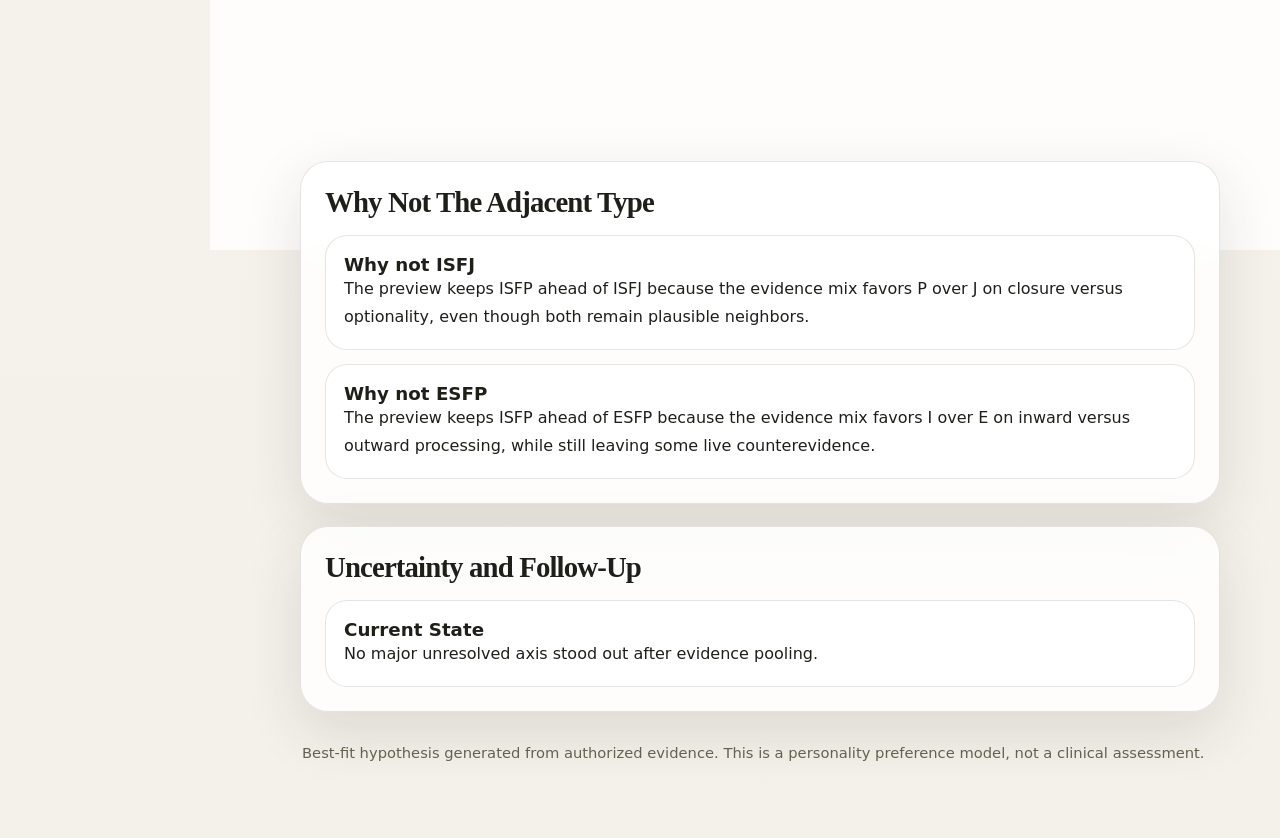
==== commit 4feeb302: "feat: responsive hero layout with snapshot split; compact bar scroll-to-top - Split snapshot into de" ====
--- a/docs/index.html
+++ b/docs/index.html
@@ -242,6 +242,10 @@
   will-change: opacity;
 }
 
+.snapshot-standalone {
+  display: none;
+}
+
 .hero-compact-bar {
   position: fixed;
   top: 18px;
@@ -258,11 +262,16 @@
   box-shadow: 0 18px 44px rgba(40, 38, 30, 0.14);
   opacity: var(--hero-compact-progress);
   pointer-events: none;
+  cursor: pointer;
   transform: translateY(calc((-10px) * (1 - var(--hero-compact-progress))))
     scale(calc(0.985 + (0.015 * var(--hero-compact-progress))));
   transform-origin: top center;
   will-change: opacity, transform;
   z-index: 9;
+}
+
+body.is-hero-compact .hero-compact-bar {
+  pointer-events: auto;
 }
 
 .hero-compact-badge {
@@ -709,12 +718,27 @@
   font-size: 0.92rem;
 }
 
-@media (max-width: 980px) {
+@media (max-width: 1060px) {
+  .hero-card {
+    gap: 16px;
+  }
+
+  .hero-card > .snapshot-standalone {
+    display: block;
+    grid-column: 1 / -1;
+  }
+
+  .hero-supporting-copy .snapshot {
+    display: none;
+  }
+}
+
+@media (max-width: 1060px) {
   .people-grid,
   .dimension-grid,
   .double-grid,
   .function-stack {
-    grid-template-columns: repeat(2, minmax(0, 1fr));
+    grid-template-columns: 1fr;
   }
 }
 
@@ -731,7 +755,6 @@
 
   .hero-card {
     grid-template-columns: 120px 1fr;
-    gap: 16px;
   }
 
   .dimension-grid,
@@ -741,6 +764,8 @@
   .metric-options {
     grid-template-columns: 1fr;
   }
+
+
 
   .hero-badge {
     aspect-ratio: 1;
@@ -785,8 +810,8 @@
   }
 
   .hero-compact-github svg {
-    width: 18px;
-    height: 18px;
+    width: 26px;
+    height: 26px;
   }
 
   .hero-compact-bar {
@@ -889,7 +914,7 @@
         <span class="hero-compact-code">ISFP</span>
         <span class="hero-compact-label">Quiet Craftsman</span>
       </div>
-      <a class="hero-compact-github" href="https://github.com/kingOfSoySauce/mbti-skill" target="_blank" rel="noreferrer" aria-label="GitHub"><svg width="18" height="18" viewBox="0 0 16 16" fill="currentColor"><path d="M8 0C3.58 0 0 3.58 0 8c0 3.54 2.29 6.53 5.47 7.59.4.07.55-.17.55-.38 0-.19-.01-.82-.01-1.49-2.01.37-2.53-.49-2.69-.94-.09-.23-.48-.94-.82-1.13-.28-.15-.68-.52-.01-.53.63-.01 1.08.58 1.23.82.72 1.21 1.87.87 2.33.66.07-.52.28-.87.51-1.07-1.78-.2-3.64-.89-3.64-3.95 0-.87.31-1.59.82-2.15-.08-.2-.36-1.02.08-2.12 0 0 .67-.21 2.2.82.64-.18 1.32-.27 2-.27.68 0 1.36.09 2 .27 1.53-1.04 2.2-.82 2.2-.82.44 1.1.16 1.92.08 2.12.51.56.82 1.27.82 2.15 0 3.07-1.87 3.75-3.65 3.95.29.25.54.73.54 1.48 0 1.07-.01 1.93-.01 2.2 0 .21.15.46.55.38A8.013 8.013 0 0016 8c0-4.42-3.58-8-8-8z"/></svg></a>
+      <a class="hero-compact-github" href="https://github.com/kingOfSoySauce/mbti-skill" target="_blank" rel="noreferrer" aria-label="GitHub"><svg width="26" height="26" viewBox="0 0 16 16" fill="currentColor"><path d="M8 0C3.58 0 0 3.58 0 8c0 3.54 2.29 6.53 5.47 7.59.4.07.55-.17.55-.38 0-.19-.01-.82-.01-1.49-2.01.37-2.53-.49-2.69-.94-.09-.23-.48-.94-.82-1.13-.28-.15-.68-.52-.01-.53.63-.01 1.08.58 1.23.82.72 1.21 1.87.87 2.33.66.07-.52.28-.87.51-1.07-1.78-.2-3.64-.89-3.64-3.95 0-.87.31-1.59.82-2.15-.08-.2-.36-1.02.08-2.12 0 0 .67-.21 2.2.82.64-.18 1.32-.27 2-.27.68 0 1.36.09 2 .27 1.53-1.04 2.2-.82 2.2-.82.44 1.1.16 1.92.08 2.12.51.56.82 1.27.82 2.15 0 3.07-1.87 3.75-3.65 3.95.29.25.54.73.54 1.48 0 1.07-.01 1.93-.01 2.2 0 .21.15.46.55.38A8.013 8.013 0 0016 8c0-4.42-3.58-8-8-8z"/></svg></a>
     </div>
 
     <main class="page-shell">
@@ -907,6 +932,7 @@
             <p class="snapshot">ISFP is the current best-fit interpretation. The strongest signal cluster lands on Introversion, Feeling, which together maps more cleanly to the Quiet Craftsman pattern than to a loose collection of unrelated traits.</p>
           </div>
         </div>
+        <p class="snapshot snapshot-standalone">ISFP is the current best-fit interpretation. The strongest signal cluster lands on Introversion, Feeling, which together maps more cleanly to the Quiet Craftsman pattern than to a loose collection of unrelated traits.</p>
       </section>
 
       <section id="profile" class="section-card">
@@ -1016,6 +1042,20 @@
       }
 
       buttons.forEach((button) => rememberDefaultLabel(button));
+
+      document.querySelector(".hero-compact-github")?.addEventListener("click", function (e) {
+        e.stopPropagation();
+      });
+
+      (function () {
+        var bar = document.querySelector(".hero-compact-bar");
+        if (!bar) return;
+
+        bar.addEventListener("click", function (e) {
+          if (e.target.closest(".hero-compact-github")) return;
+          window.scrollTo({ top: 0, behavior: "smooth" });
+        });
+      })();
 
       document.querySelector('[data-action="download-html"]')?.addEventListener("click", () => {
         const htmlDoc = "<!DOCTYPE html>\n" + document.documentElement.outerHTML;
